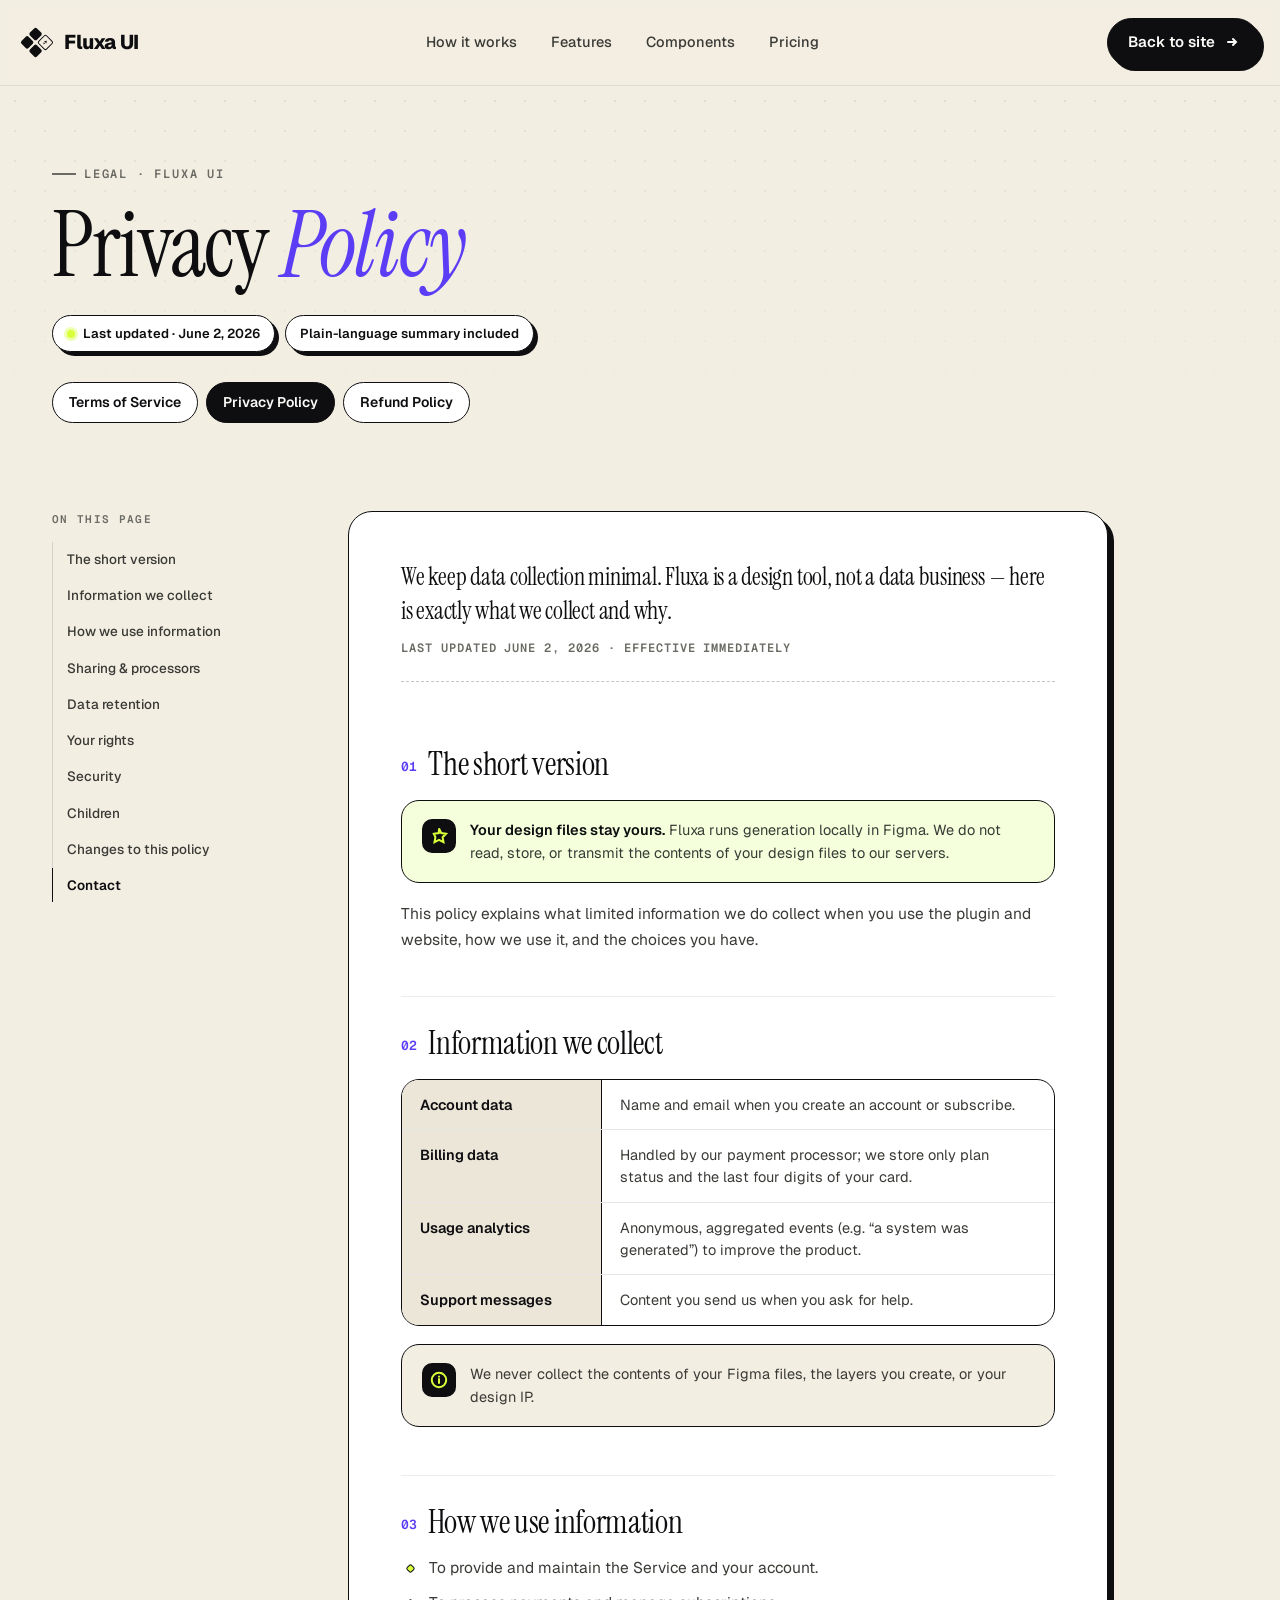
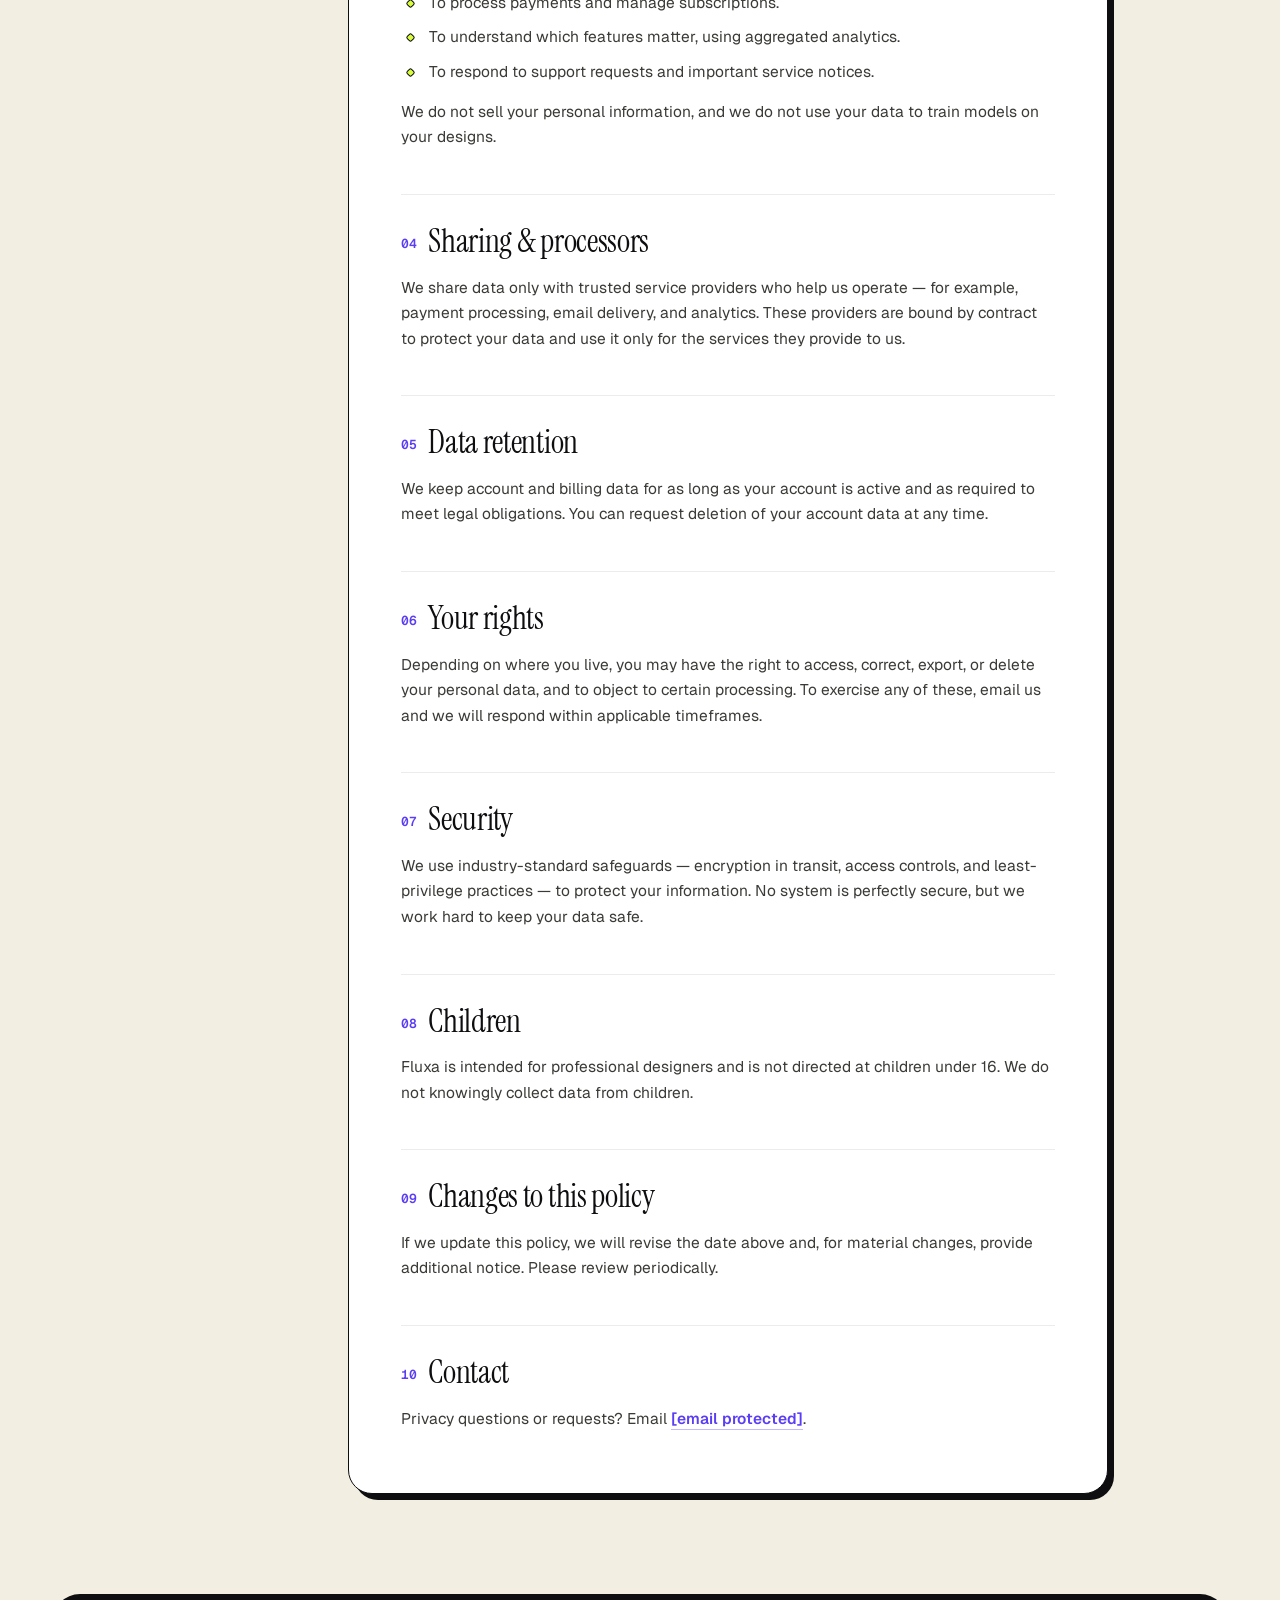
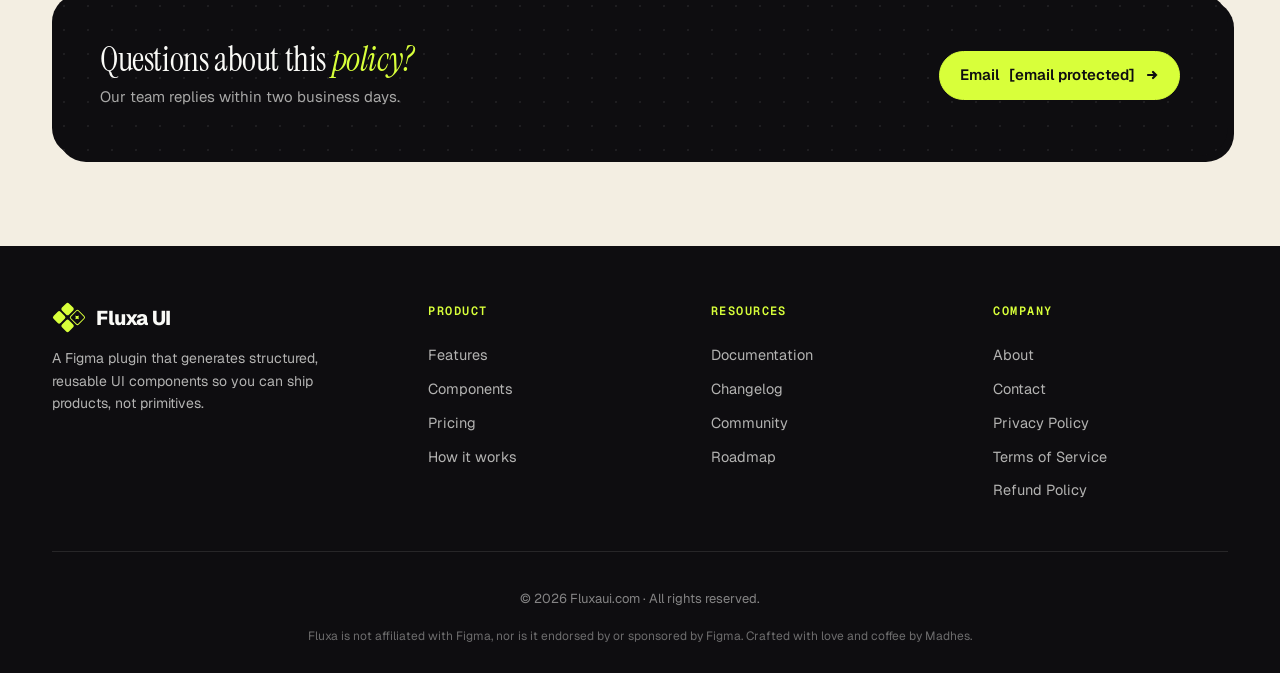
==== privacy-policy.html @ 8c7ce316 "Updated homepage Added additional pages" ====
<!doctype html><html lang="en"><head>
<meta charset="utf-8"><title>Fluxa UI — Privacy Policy</title>
<meta name="viewport" content="width=device-width,initial-scale=1">
<link rel="preconnect" href="https://fonts.googleapis.com">
<link rel="preconnect" href="https://fonts.gstatic.com" crossorigin>
<link rel="stylesheet" href="https://fonts.googleapis.com/css2?family=Instrument+Serif:ital@0;1&family=Geist:wght@400;500;600;700;800&family=Geist+Mono:wght@400;500;600&display=swap">
<link rel="stylesheet" href="legal.css">
</head><body>
<header class="nav"><div class="wrap nav-inner">
  <a class="logo" href="index.html"><span class="logo-mark"><svg viewBox="0 0 136 125" fill="none" xmlns="http://www.w3.org/2000/svg" aria-hidden="true"><g fill="currentColor"><rect x="70.8284" y="62.2253" width="44" height="44" rx="6" transform="rotate(-45 70.8284 62.2253)" stroke="currentColor" stroke-width="4" fill="none"/><rect y="62.2253" width="40" height="40" rx="8" transform="rotate(-45 0 62.2253)"/><path d="M39.598 33.941C36.4738 30.8168 36.4738 25.7515 39.598 22.6273L56.5685 5.65676C59.6927 2.53257 64.758 2.53257 67.8822 5.65676L84.8528 22.6273C87.977 25.7515 87.977 30.8168 84.8528 33.941L67.8822 50.9116C64.758 54.0358 59.6927 54.0358 56.5685 50.9116L39.598 33.941Z"/><rect x="33.9411" y="96.1665" width="40" height="40" rx="8" transform="rotate(-45 33.9411 96.1665)"/><path d="M95.8256 55.4613C97.5106 56.06 99.1067 56.3874 100.739 56.3874C103.244 56.3874 105.665 55.621 108.45 54.2745C107.106 57.0641 106.341 59.489 106.341 61.9984C106.341 63.6337 106.666 65.2334 107.263 66.9216C105.407 65.4679 103.293 63.5691 101.233 61.5049C99.1722 59.4401 97.2769 57.3213 95.8256 55.4613ZM95.0778 60.8013C96.1325 61.9918 97.262 63.1885 98.4072 64.3359C99.5522 65.4831 100.747 66.6142 101.935 67.6708C101.537 67.6325 101.139 67.6121 100.739 67.6121C98.2337 67.6121 95.8122 68.3783 93.0267 69.725C94.3704 66.9353 95.1367 64.5106 95.1371 62.0011C95.1371 61.5997 95.116 61.2003 95.0778 60.8013Z"/></g></svg></span>Fluxa UI</a>
  <nav class="nav-links">
    <a class="nav-link" href="index.html#how">How it works</a>
    <a class="nav-link" href="index.html#features">Features</a>
    <a class="nav-link" href="index.html#components">Components</a>
    <a class="nav-link" href="index.html#pricing">Pricing</a>
  </nav>
  <a class="btn btn-primary" href="index.html">Back to site
    <svg class="arrow" width="14" height="14" viewBox="0 0 14 14" fill="none" stroke="currentColor" stroke-width="2" stroke-linecap="round"><path d="M3 7h8M8 4l3 3-3 3"/></svg>
  </a>
</div></header>
<section class="legal-hero"><div class="wrap">
    <span class="eyebrow">Legal · Fluxa UI</span>
    <h1>Privacy <em>Policy</em></h1>
    <div class="legal-meta">
      <span class="legal-chip"><span class="dot"></span>Last updated · June 2, 2026</span>
      <span class="legal-chip">Plain-language summary included</span>
    </div>
    <div class="policy-tabs"><a class="policy-tab" href="terms-conditions.html">Terms of Service</a><a class="policy-tab active" href="privacy-policy.html">Privacy Policy</a><a class="policy-tab" href="refund-policy.html">Refund Policy</a></div>
  </div></section>
<div class="legal-body"><div class="wrap"><div class="legal-grid">
    <aside class="toc"><div class="toc-title">On this page</div>
  <ul class="toc-list"><li><a href="#summary">The short version</a></li><li><a href="#what-we-collect">Information we collect</a></li><li><a href="#how-we-use">How we use information</a></li><li><a href="#sharing">Sharing & processors</a></li><li><a href="#retention">Data retention</a></li><li><a href="#rights">Your rights</a></li><li><a href="#security">Security</a></li><li><a href="#children">Children</a></li><li><a href="#changes">Changes to this policy</a></li><li><a href="#contact">Contact</a></li></ul></aside>
    <article class="prose">
      <p class="lede">We keep data collection minimal. Fluxa is a design tool, not a data business — here is exactly what we collect and why.</p>
      <div class="updated">Last updated June 2, 2026 · Effective immediately</div>
      <section id="summary">
    <h2><span class="num">01</span>The short version</h2>
    <div class="callout lime"><span class="callout-icon"><svg width="18" height="18" viewBox="0 0 18 18" fill="none" stroke="currentColor" stroke-width="2" stroke-linecap="round"><path d="M9 1.5l2.2 4.5 5 .7-3.6 3.5.9 5-4.5-2.4-4.5 2.4.9-5L3.8 6.7l5-.7z"/></svg></span><p><strong>Your design files stay yours.</strong> Fluxa runs generation locally in Figma. We do not read, store, or transmit the contents of your design files to our servers.</p></div>
       <p>This policy explains what limited information we do collect when you use the plugin and website, how we use it, and the choices you have.</p>
  </section><section id="what-we-collect">
    <h2><span class="num">02</span>Information we collect</h2>
    <div class="kv">
         <div class="kv-row"><dt>Account data</dt><dd>Name and email when you create an account or subscribe.</dd></div>
         <div class="kv-row"><dt>Billing data</dt><dd>Handled by our payment processor; we store only plan status and the last four digits of your card.</dd></div>
         <div class="kv-row"><dt>Usage analytics</dt><dd>Anonymous, aggregated events (e.g. “a system was generated”) to improve the product.</dd></div>
         <div class="kv-row"><dt>Support messages</dt><dd>Content you send us when you ask for help.</dd></div>
       </div>
       <div class="callout"><span class="callout-icon"><svg width="18" height="18" viewBox="0 0 18 18" fill="none" stroke="currentColor" stroke-width="2" stroke-linecap="round"><circle cx="9" cy="9" r="7.2"/><path d="M9 8v4M9 5.6v.1"/></svg></span><p>We never collect the contents of your Figma files, the layers you create, or your design IP.</p></div>
  </section><section id="how-we-use">
    <h2><span class="num">03</span>How we use information</h2>
    <ul>
        <li>To provide and maintain the Service and your account.</li>
        <li>To process payments and manage subscriptions.</li>
        <li>To understand which features matter, using aggregated analytics.</li>
        <li>To respond to support requests and important service notices.</li>
      </ul>
      <p>We do not sell your personal information, and we do not use your data to train models on your designs.</p>
  </section><section id="sharing">
    <h2><span class="num">04</span>Sharing & processors</h2>
    <p>We share data only with trusted service providers who help us operate — for example, payment processing, email delivery, and analytics. These providers are bound by contract to protect your data and use it only for the services they provide to us.</p>
  </section><section id="retention">
    <h2><span class="num">05</span>Data retention</h2>
    <p>We keep account and billing data for as long as your account is active and as required to meet legal obligations. You can request deletion of your account data at any time.</p>
  </section><section id="rights">
    <h2><span class="num">06</span>Your rights</h2>
    <p>Depending on where you live, you may have the right to access, correct, export, or delete your personal data, and to object to certain processing. To exercise any of these, email us and we will respond within applicable timeframes.</p>
  </section><section id="security">
    <h2><span class="num">07</span>Security</h2>
    <p>We use industry-standard safeguards — encryption in transit, access controls, and least-privilege practices — to protect your information. No system is perfectly secure, but we work hard to keep your data safe.</p>
  </section><section id="children">
    <h2><span class="num">08</span>Children</h2>
    <p>Fluxa is intended for professional designers and is not directed at children under 16. We do not knowingly collect data from children.</p>
  </section><section id="changes">
    <h2><span class="num">09</span>Changes to this policy</h2>
    <p>If we update this policy, we will revise the date above and, for material changes, provide additional notice. Please review periodically.</p>
  </section><section id="contact">
    <h2><span class="num">10</span>Contact</h2>
    <p>Privacy questions or requests? Email <a class="inline" href="/cdn-cgi/l/email-protection#96e6e4ffe0f7f5efd6f0fae3eef7e3ffb8f5f9fb"><span class="__cf_email__" data-cfemail="48383a213e292b31082e243d30293d21662b2725">[email&#160;protected]</span></a>.</p>
  </section>
    </article>
  </div></div></div>
<section class="legal-cta"><div class="wrap"><div class="legal-cta-card">
    <div><h2>Questions about this <em>policy?</em></h2>
    <p>Our team replies within two business days.</p></div>
    <a class="btn btn-lime" href="/cdn-cgi/l/email-protection#19717c757576597f756c61786c70377a7674">Email <span class="__cf_email__" data-cfemail="83ebe6efefecc3e5eff6fbe2f6eaade0ecee">[email&#160;protected]</span>
      <svg class="arrow" width="14" height="14" viewBox="0 0 14 14" fill="none" stroke="currentColor" stroke-width="2.2" stroke-linecap="round"><path d="M3 7h8M8 4l3 3-3 3"/></svg></a>
  </div></div></section>
<!-- ─────────── FOOTER ─────────── -->
<footer>
  <div class="wrap">
    <div class="foot-top">
      <div class="foot-brand">
        <a class="logo" href="#" style="color:var(--paper)">
          <span class="logo-mark">
            <svg viewBox="0 0 136 125" fill="none" xmlns="http://www.w3.org/2000/svg" aria-hidden="true">
              <g fill="#d8ff3a">
                <rect x="70.8284" y="62.2253" width="44" height="44" rx="6" transform="rotate(-45 70.8284 62.2253)" stroke="#d8ff3a" stroke-width="4" fill="none"/>
                <rect y="62.2253" width="40" height="40" rx="8" transform="rotate(-45 0 62.2253)"/>
                <path d="M39.598 33.941C36.4738 30.8168 36.4738 25.7515 39.598 22.6273L56.5685 5.65676C59.6927 2.53257 64.758 2.53257 67.8822 5.65676L84.8528 22.6273C87.977 25.7515 87.977 30.8168 84.8528 33.941L67.8822 50.9116C64.758 54.0358 59.6927 54.0358 56.5685 50.9116L39.598 33.941Z"/>
                <rect x="33.9411" y="96.1665" width="40" height="40" rx="8" transform="rotate(-45 33.9411 96.1665)"/>
                <path d="M93.0281 54.2745C95.8129 55.6206 98.2339 56.3874 100.739 56.3874C103.244 56.3874 105.665 55.621 108.45 54.2745C107.106 57.0641 106.341 59.489 106.341 61.9984C106.341 64.508 107.105 66.9336 108.449 69.7236C105.664 68.3779 103.244 67.6121 100.739 67.6121C98.2337 67.6121 95.8122 68.3783 93.0267 69.725C94.3704 66.9353 95.1367 64.5106 95.1371 62.0011C95.1374 59.4911 94.3721 57.0651 93.0281 54.2745Z"/>
              </g>
            </svg>
          </span>
          Fluxa UI
        </a>
        <p>A Figma plugin that generates structured, reusable UI components so you can ship products, not primitives.</p>
      </div>
      <div class="foot-col">
        <h4>Product</h4>
        <a href="#features">Features</a>
        <a href="#components">Components</a>
        <a href="#pricing">Pricing</a>
        <a href="#how">How it works</a>
      </div>
      <div class="foot-col">
        <h4>Resources</h4>
        <a href="#">Documentation</a>
        <a href="#">Changelog</a>
        <a href="#">Community</a>
        <a href="#">Roadmap</a>
      </div>
      <div class="foot-col">
        <h4>Company</h4>
        <a href="#">About</a>
        <a href="#">Contact</a>
        <a href="privacy-policy.html">Privacy Policy</a>
        <a href="terms-conditions.html">Terms of Service</a>
        <a href="refund-policy.html">Refund Policy</a>
      </div>
    </div>
    <div class="foot-bot" style="display: block;">
      <div ><p style="text-align:center;">© 2026 Fluxaui.com · All rights reserved.</p></div>
      <div style="display:none;gap:18px;">
        <a href="#">FAQs</a>
        <a href="refund-policy.html">Refund Policy</a>
      </div>
    </div>
    <div style="margin-top:18px;font-size:12px;color:rgba(250,250,247,0.4);text-align:center">
      Fluxa is not affiliated with Figma, nor is it endorsed by or sponsored by Figma. Crafted with love and coffee by Madhes.
    </div>
  </div>
</footer>
<script data-cfasync="false" src="/cdn-cgi/scripts/5c5dd728/cloudflare-static/email-decode.min.js"></script><script>
  const obs=new IntersectionObserver((es)=>{es.forEach(e=>{if(e.isIntersecting){const id=e.target.id;document.querySelectorAll('.toc-list a').forEach(a=>a.classList.toggle('active',a.getAttribute('href')==='#'+id));}});},{rootMargin:'-100px 0px -70% 0px'});
  document.querySelectorAll('.prose section').forEach(s=>obs.observe(s));
</script>
</body></html>
---- legal.css ----
/* ============================================================
   Fluxa — Legal pages shared stylesheet
   Reuses the marketing-site design language (cream / ink / lime,
   Instrument Serif + Geist, hard offset shadows) in a calm,
   readable long-form layout.
   ============================================================ */
:root{
  --ink:#0e0d10;
  --paper:#fafaf7;
  --cream:#f3eee2;
  --cream-2:#ebe6d8;
  --violet:#5b3df5;
  --lime:#d8ff3a;
  --g300:#c6c5bf;
  --g500:#6b6b65;
  --g700:#3a3a36;
  --serif:"Instrument Serif","Times New Roman",serif;
  --sans:"Geist",-apple-system,"Segoe UI",sans-serif;
  --mono:"Geist Mono",ui-monospace,monospace;
  --shadow:6px 6px 0 var(--ink);
  --shadow-sm:4px 4px 0 var(--ink);
  --r:18px;--r-lg:24px;--r-pill:999px;
}
*,*::before,*::after{box-sizing:border-box}
html{scroll-behavior:smooth}
body{margin:0;font-family:var(--sans);background:var(--cream);color:var(--ink);font-size:16px;line-height:1.5;-webkit-font-smoothing:antialiased}
::selection{background:var(--lime);color:var(--ink)}
a{color:inherit;text-decoration:none}
.wrap{max-width:1240px;margin:0 auto;padding:0 32px}
.mono{font-family:var(--mono);font-weight:600;letter-spacing:0.1em;text-transform:uppercase;font-size:12px}

/* ---------- NAV ---------- */
.nav{position:sticky;top:0;z-index:30;backdrop-filter:saturate(140%) blur(10px);background:color-mix(in oklab,var(--cream) 86%,transparent);border-bottom:1px solid rgba(14,13,16,0.08)}
.nav-inner{display:flex;align-items:center;justify-content:space-between;padding:18px 0;gap:24px}
.logo{display:inline-flex;align-items:center;gap:10px;font-weight:800;font-size:20px;letter-spacing:-0.4px}
.logo-mark{width:34px;height:31px;display:inline-flex;align-items:center;justify-content:center;flex-shrink:0}
.logo-mark svg{width:100%;height:100%;display:block}
.nav-links{display:flex;gap:6px;align-items:center}
.nav-link{padding:8px 14px;border-radius:var(--r-pill);font-size:14.5px;font-weight:500;color:var(--g700);transition:background .15s,color .15s}
.nav-link:hover{background:rgba(14,13,16,0.06);color:var(--ink)}
.btn{display:inline-flex;align-items:center;gap:10px;padding:12px 20px;border-radius:var(--r-pill);font-weight:600;font-size:15px;border:1.5px solid var(--ink);transition:transform .15s,box-shadow .15s}
.btn-primary{background:var(--ink);color:var(--paper);box-shadow:var(--shadow-sm)}
.btn-primary:hover{transform:translate(-2px,-2px);box-shadow:6px 6px 0 var(--ink)}
.btn .arrow{transition:transform .15s}
.btn:hover .arrow{transform:translateX(3px)}
@media(max-width:880px){.nav-links{display:none}}

/* ---------- HERO ---------- */
.legal-hero{position:relative;padding:72px 0 40px;overflow:hidden}
.legal-hero::before{content:"";position:absolute;inset:0;pointer-events:none;background-image:radial-gradient(var(--g300) 1.2px,transparent 1.2px);background-size:30px 30px;opacity:.4;mask-image:linear-gradient(180deg,#000,transparent)}
.legal-hero .eyebrow{display:inline-flex;align-items:center;gap:8px;font-family:var(--mono);font-weight:600;font-size:12px;letter-spacing:0.15em;text-transform:uppercase;color:var(--g500);margin-bottom:20px;position:relative}
.legal-hero .eyebrow::before{content:"";width:24px;height:1.5px;background:currentColor}
.legal-hero h1{font-family:var(--serif);font-weight:400;letter-spacing:-0.02em;line-height:0.96;font-size:clamp(48px,7vw,96px);margin:0;position:relative}
.legal-hero h1 em{font-style:italic;color:var(--violet)}
.legal-meta{display:flex;gap:10px;flex-wrap:wrap;margin-top:26px;position:relative}
.legal-chip{display:inline-flex;align-items:center;gap:8px;background:#fff;border:1.5px solid var(--ink);box-shadow:var(--shadow-sm);border-radius:var(--r-pill);padding:8px 14px;font-size:13px;font-weight:600}
.legal-chip .dot{width:8px;height:8px;border-radius:50%;background:var(--lime);box-shadow:0 0 0 3px rgba(216,255,58,0.4)}

/* policy switcher */
.policy-tabs{display:flex;gap:8px;flex-wrap:wrap;margin-top:30px;position:relative}
.policy-tab{padding:9px 16px;border-radius:var(--r-pill);font-size:14px;font-weight:600;border:1.5px solid var(--ink);background:#fff;color:var(--ink);transition:transform .15s,box-shadow .15s}
.policy-tab:hover{transform:translate(-2px,-2px);box-shadow:var(--shadow-sm)}
.policy-tab.active{background:var(--ink);color:var(--paper)}
.policy-tab.active:hover{transform:none;box-shadow:none}

/* ---------- BODY LAYOUT ---------- */
.legal-body{padding:48px 0 100px}
.legal-grid{display:grid;grid-template-columns:240px 1fr;gap:56px;align-items:start}
@media(max-width:900px){.legal-grid{grid-template-columns:1fr;gap:28px}}

/* sticky TOC */
.toc{position:sticky;top:104px}
.toc-title{font-family:var(--mono);font-size:11px;font-weight:600;letter-spacing:0.12em;text-transform:uppercase;color:var(--g500);margin-bottom:14px}
.toc-list{list-style:none;margin:0;padding:0;display:flex;flex-direction:column;gap:2px;border-left:1.5px solid rgba(14,13,16,0.12)}
.toc-list a{display:block;padding:7px 14px;font-size:13.5px;color:var(--g700);font-weight:500;border-left:1.5px solid transparent;margin-left:-1.5px;transition:color .15s,border-color .15s}
.toc-list a:hover{color:var(--ink)}
.toc-list a.active{color:var(--ink);border-left-color:var(--ink);font-weight:600}
@media(max-width:900px){.toc{position:static;background:#fff;border:1.5px solid var(--ink);border-radius:var(--r-lg);padding:20px;box-shadow:var(--shadow-sm)}}

/* prose card */
.prose{background:#fff;border:1.5px solid var(--ink);border-radius:var(--r-lg);box-shadow:var(--shadow);padding:48px 52px;max-width:760px}
@media(max-width:560px){.prose{padding:30px 24px}}
.prose .lede{font-family:var(--serif);font-size:24px;line-height:1.4;letter-spacing:-0.01em;color:var(--ink);margin:0 0 12px}
.prose .updated{font-family:var(--mono);font-size:12px;font-weight:600;letter-spacing:0.08em;text-transform:uppercase;color:var(--g500);margin-bottom:36px;padding-bottom:24px;border-bottom:1.5px dashed var(--g300)}
.prose section{scroll-margin-top:104px;padding:30px 0;border-bottom:1px solid rgba(14,13,16,0.08)}
.prose section:last-of-type{border-bottom:none;padding-bottom:0}
.prose h2{font-family:var(--serif);font-weight:400;font-size:32px;letter-spacing:-0.01em;line-height:1.05;margin:0 0 16px;display:flex;align-items:baseline;gap:12px}
.prose h2 .num{font-family:var(--mono);font-size:13px;font-weight:600;color:var(--violet);transform:translateY(-4px)}
.prose h3{font-size:17px;font-weight:700;letter-spacing:-0.2px;margin:24px 0 8px}
.prose p{margin:0 0 14px;color:var(--g700);font-size:15.5px;line-height:1.65}
.prose ul{margin:0 0 14px;padding-left:0;list-style:none;display:flex;flex-direction:column;gap:10px}
.prose li{position:relative;padding-left:28px;color:var(--g700);font-size:15.5px;line-height:1.6}
.prose li::before{content:"";position:absolute;left:6px;top:9px;width:7px;height:7px;border-radius:2px;background:var(--lime);border:1.5px solid var(--ink);transform:rotate(45deg)}
.prose strong{color:var(--ink);font-weight:600}
.prose a.inline{color:var(--violet);font-weight:600;border-bottom:1.5px solid color-mix(in oklab,var(--violet) 35%,transparent)}
.prose a.inline:hover{border-bottom-color:var(--violet)}

/* callout */
.callout{display:flex;gap:14px;background:var(--cream);border:1.5px solid var(--ink);border-radius:var(--r);padding:18px 20px;margin:18px 0}
.callout.lime{background:color-mix(in oklab,var(--lime) 24%,#fff)}
.callout-icon{width:34px;height:34px;border-radius:10px;background:var(--ink);color:var(--lime);display:flex;align-items:center;justify-content:center;flex-shrink:0}
.callout p{margin:0;font-size:14.5px;line-height:1.55;color:var(--g700)}
.callout strong{color:var(--ink)}

/* definitions / key-value table */
.kv{border:1.5px solid var(--ink);border-radius:var(--r);overflow:hidden;margin:18px 0}
.kv-row{display:grid;grid-template-columns:200px 1fr;gap:0;border-bottom:1px solid rgba(14,13,16,0.1)}
.kv-row:last-child{border-bottom:none}
.kv-row dt{padding:14px 18px;font-weight:600;font-size:14.5px;background:var(--cream-2);border-right:1.5px solid var(--ink)}
.kv-row dd{padding:14px 18px;margin:0;font-size:14.5px;color:var(--g700)}
@media(max-width:560px){.kv-row{grid-template-columns:1fr}.kv-row dt{border-right:none;border-bottom:1px solid rgba(14,13,16,0.1)}}

/* ---------- CONTACT CTA ---------- */
.legal-cta{padding:0 0 90px}
.legal-cta-card{background:var(--ink);color:var(--paper);border-radius:28px;padding:48px;display:flex;align-items:center;justify-content:space-between;gap:32px;flex-wrap:wrap;position:relative;overflow:hidden;box-shadow:var(--shadow)}
.legal-cta-card::before{content:"";position:absolute;inset:0;background-image:radial-gradient(rgba(250,250,247,0.07) 1.2px,transparent 1.2px);background-size:24px 24px;pointer-events:none}
.legal-cta-card h2{font-family:var(--serif);font-weight:400;font-size:34px;letter-spacing:-0.4px;margin:0;line-height:1.05;position:relative}
.legal-cta-card h2 em{font-style:italic;color:var(--lime)}
.legal-cta-card p{margin:8px 0 0;color:rgba(250,250,247,0.65);font-size:15px;position:relative}
.btn-lime{background:var(--lime);color:var(--ink);border-color:var(--lime);position:relative}
.btn-lime:hover{transform:translate(-2px,-2px);box-shadow:4px 4px 0 rgba(0,0,0,0.25)}

/* ---------- FOOTER ---------- */
footer{background:var(--ink);color:rgba(250,250,247,0.7);padding:56px 0 28px}
.foot-top{display:grid;grid-template-columns:1.4fr 1fr 1fr 1fr;gap:48px;margin-bottom:44px}
@media(max-width:760px){.foot-top{grid-template-columns:1fr 1fr;gap:32px}}
.foot-brand .logo{color:var(--paper);margin-bottom:14px}
.foot-brand p{font-size:14px;line-height:1.6;max-width:300px;margin:0}
.foot-col h4{font-family:var(--mono);font-size:12px;font-weight:600;letter-spacing:0.12em;text-transform:uppercase;color:var(--lime);margin:0 0 18px}
.foot-col a{display:block;padding:6px 0;font-size:14.5px;color:rgba(250,250,247,0.7);transition:color .15s}
.foot-col a:hover{color:var(--lime)}
.foot-bot{border-top:1px solid rgba(250,250,247,0.1);padding-top:24px;display:flex;justify-content:space-between;flex-wrap:wrap;gap:16px;font-size:13px;color:rgba(250,250,247,0.5)}
.foot-bot a:hover{color:var(--lime)}
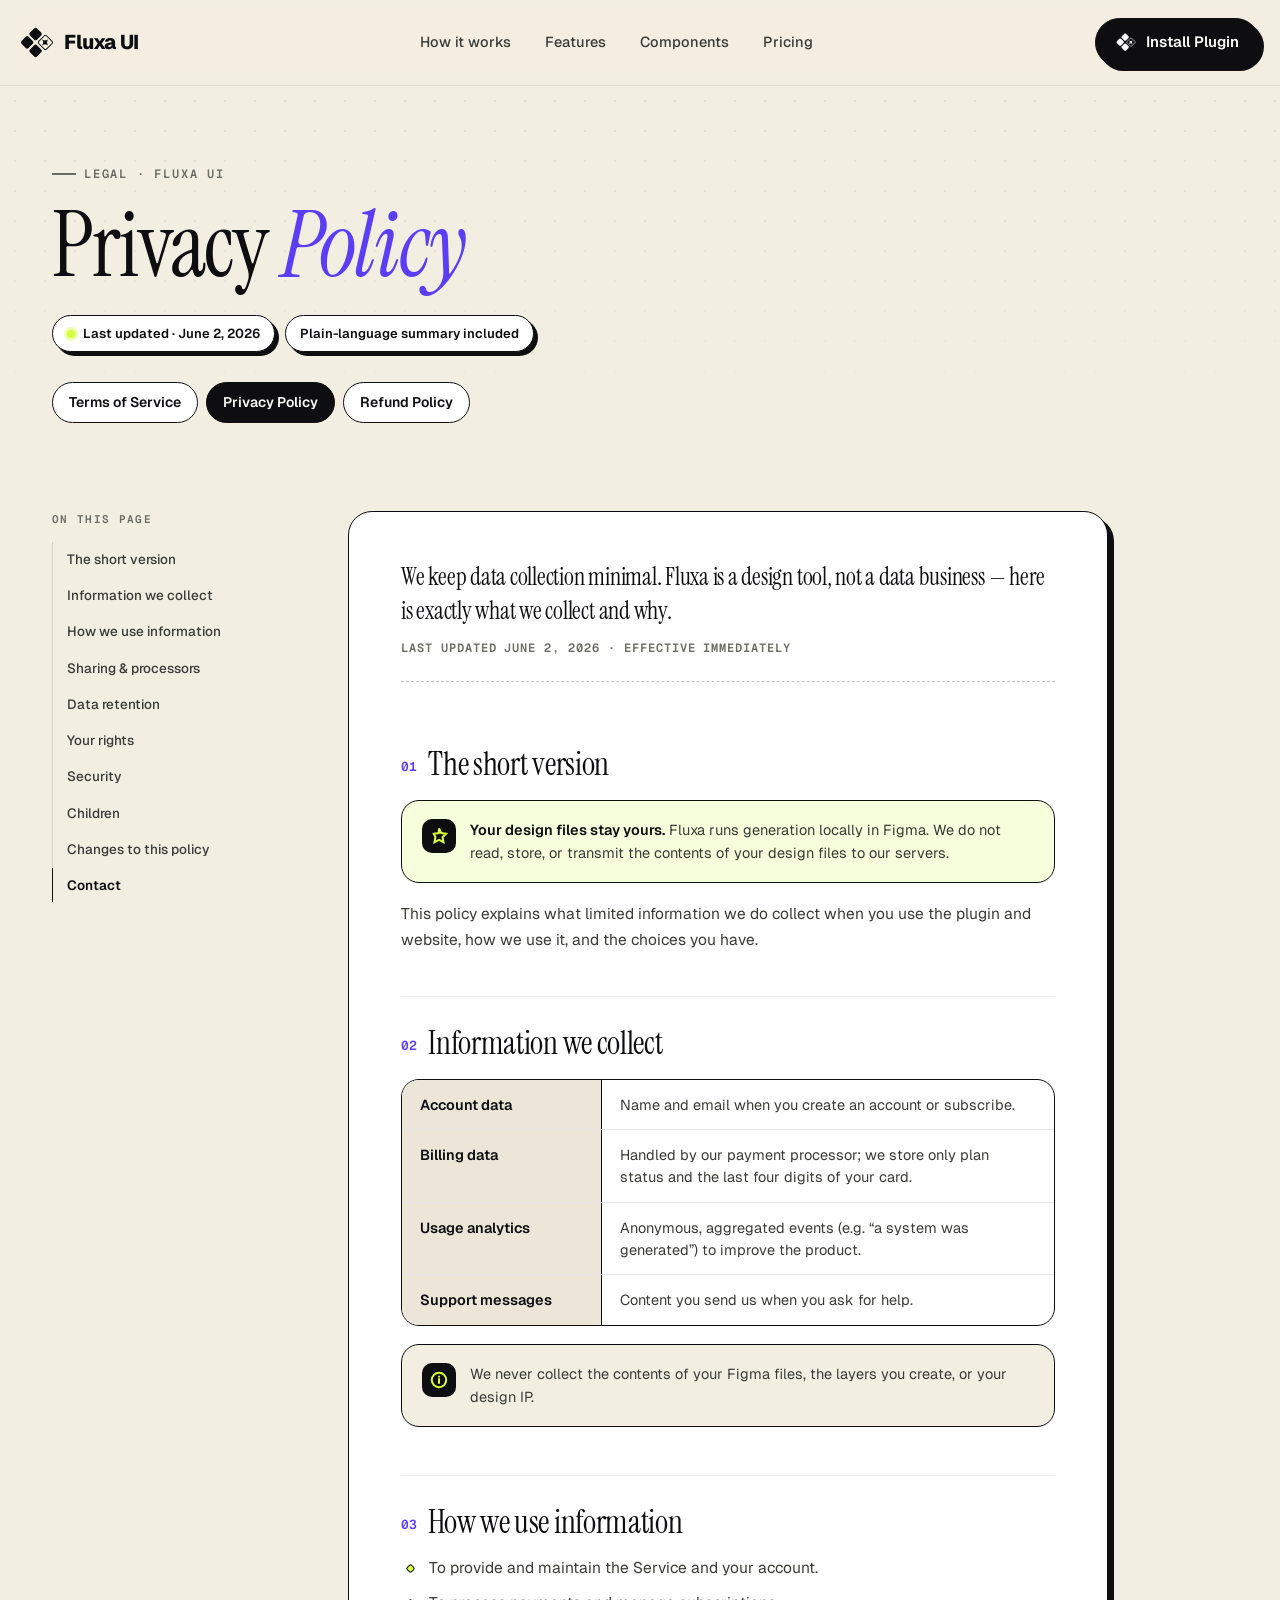
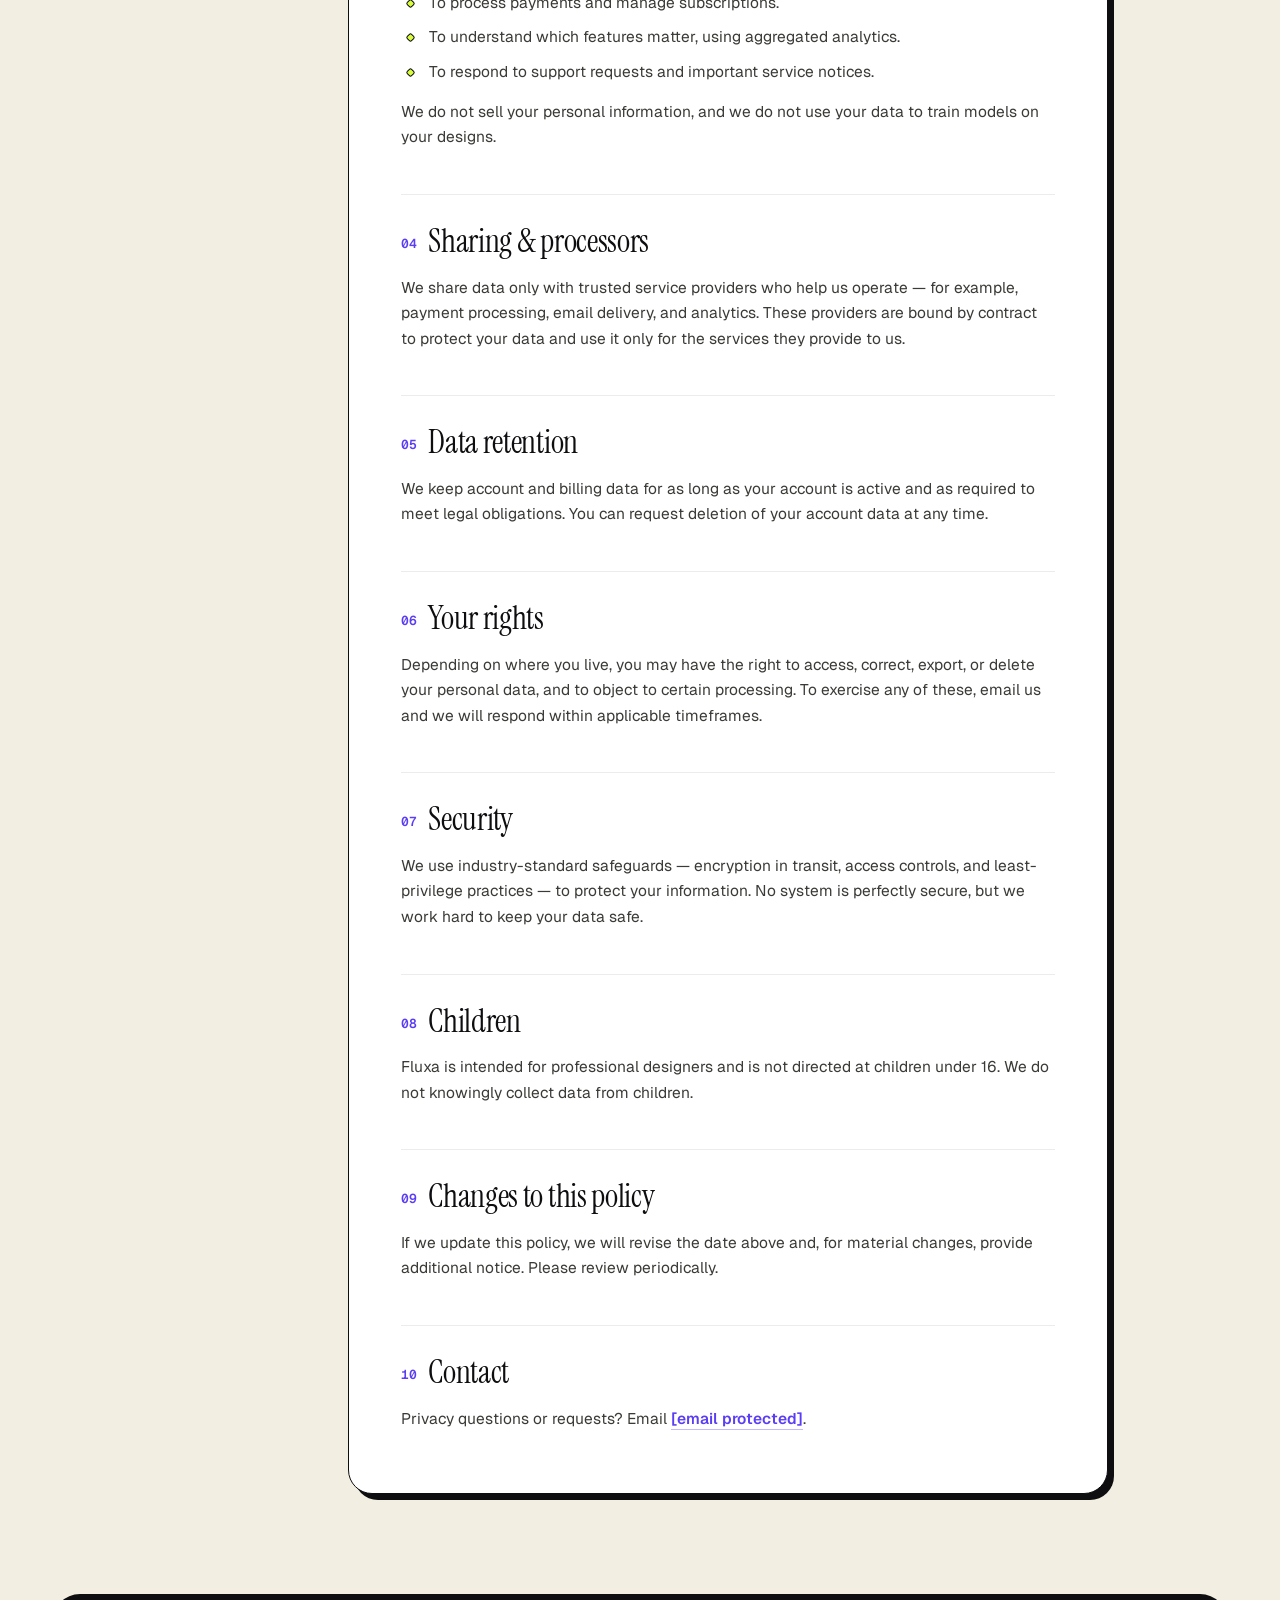
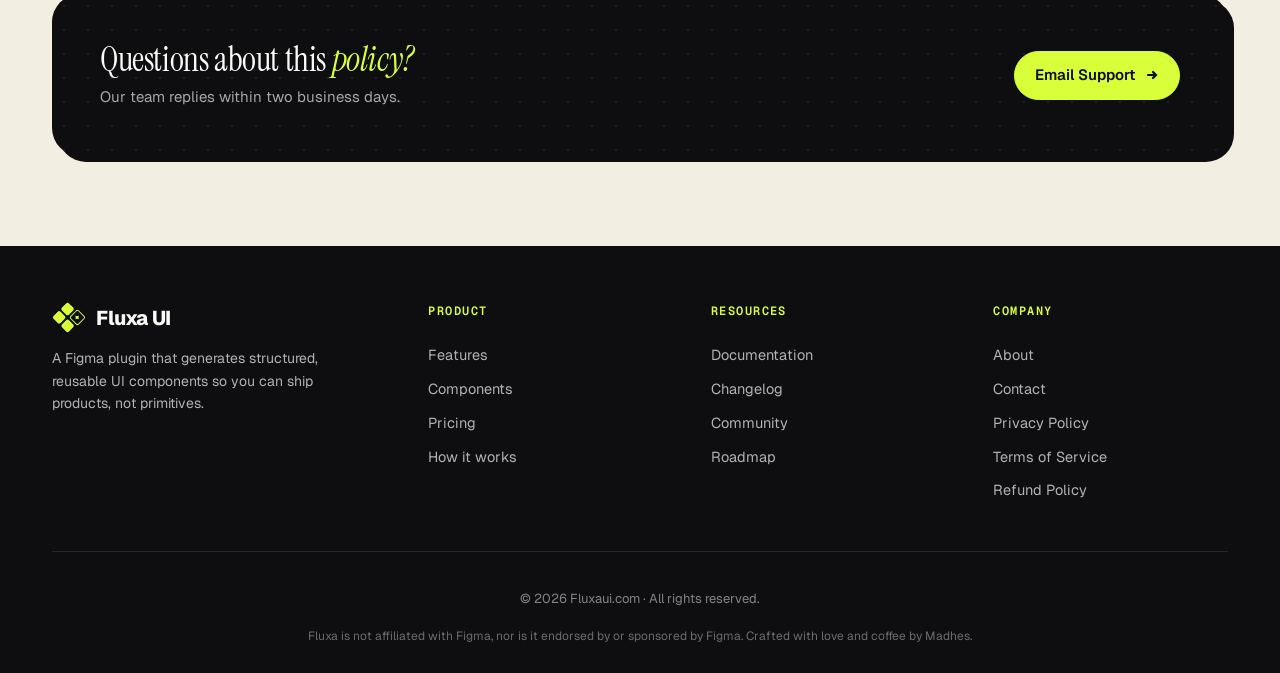
==== commit a7a1b6bd: "SEO tag added SEO meta tags are added" ====
--- a/privacy-policy.html
+++ b/privacy-policy.html
@@ -1,22 +1,81 @@
-<!doctype html><html lang="en"><head>
-<meta charset="utf-8"><title>Fluxa UI — Privacy Policy</title>
+<!doctype html>
+<html lang="en">
+<head>
+<meta charset="utf-8">
+<!-- Primary Meta Tags -->
+<title>Fluxa UI – Figma Design System Generator Plugin | Create Components & Tokens in Minutes</title>
+
+<meta name="title" content="Fluxa UI – Figma Design System Generator Plugin | Create Components & Tokens in Minutes">
+<meta name="description" content="Generate Figma design systems in under 3 minutes. Create design tokens, color scales, typography, Figma variables, and 200+ UI component variants automatically with Fluxa UI.">
+<meta name="keywords" content="Figma plugin, design system generator, Figma design system, Figma variables, design tokens, UI components, Figma components, color palette generator, typography scale generator, design system automation, SaaS UI kit, dashboard UI kit, Figma auto layout, component generator, UI design tool, design system plugin, token generator, accessibility design, WCAG colors, product design, UX design">
+<meta name="author" content="Fluxa UI">
+<meta name="robots" content="index, follow">
+<meta name="language" content="English">
+<meta name="revisit-after" content="7 days">
+
+<!-- Canonical URL -->
+<link rel="canonical" href="https://www.fluxaui.com/">
+
+<!-- Open Graph / Facebook -->
+<meta property="og:type" content="website">
+<meta property="og:url" content="https://www.fluxaui.com/">
+<meta property="og:title" content="Fluxa UI – Generate Figma Design Systems in Minutes">
+<meta property="og:description" content="Create design tokens, color scales, typography systems, Figma variables, and 200+ UI component variants automatically.">
+<meta property="og:image" content="assets/og-image.png">
+<meta property="og:site_name" content="Fluxa UI">
+
+<!-- Twitter / X -->
+<meta name="twitter:card" content="summary_large_image">
+<meta name="twitter:url" content="https://www.fluxaui.com/">
+<meta name="twitter:title" content="Fluxa UI – Figma Design System Generator">
+<meta name="twitter:description" content="Generate design tokens, variables, typography, and reusable UI components directly in Figma.">
+<meta name="twitter:image" content="assets/og-image.png">
+
+<!-- Theme Color -->
+<meta name="theme-color" content="#000000">
+
+<!-- Favicon -->
+<link rel="icon" href="assets/favicon.ico" type="image/x-icon">
+<link rel="shortcut icon" href="assets/favicon.ico" type="image/x-icon">
+<!-- Additional SEO -->
+<meta name="application-name" content="Fluxa UI">
+<meta name="apple-mobile-web-app-title" content="Fluxa UI">
+<meta name="format-detection" content="telephone=no">
+<meta name="viewport" content="width=device-width, initial-scale=1.0">
+
 <meta name="viewport" content="width=device-width,initial-scale=1">
 <link rel="preconnect" href="https://fonts.googleapis.com">
 <link rel="preconnect" href="https://fonts.gstatic.com" crossorigin>
-<link rel="stylesheet" href="https://fonts.googleapis.com/css2?family=Instrument+Serif:ital@0;1&family=Geist:wght@400;500;600;700;800&family=Geist+Mono:wght@400;500;600&display=swap">
-<link rel="stylesheet" href="legal.css">
-</head><body>
+<link rel="stylesheet" href="https://fonts.googleapis.com/css2?family=Instrument+Serif:ital@0;1&family=Geist:wght@400;500;600;700;800;900&family=Geist+Mono:wght@400;500;600&display=swap">
+<link rel="stylesheet" href="css/legal.css">
+</head>
+<body>
 <header class="nav"><div class="wrap nav-inner">
-  <a class="logo" href="index.html"><span class="logo-mark"><svg viewBox="0 0 136 125" fill="none" xmlns="http://www.w3.org/2000/svg" aria-hidden="true"><g fill="currentColor"><rect x="70.8284" y="62.2253" width="44" height="44" rx="6" transform="rotate(-45 70.8284 62.2253)" stroke="currentColor" stroke-width="4" fill="none"/><rect y="62.2253" width="40" height="40" rx="8" transform="rotate(-45 0 62.2253)"/><path d="M39.598 33.941C36.4738 30.8168 36.4738 25.7515 39.598 22.6273L56.5685 5.65676C59.6927 2.53257 64.758 2.53257 67.8822 5.65676L84.8528 22.6273C87.977 25.7515 87.977 30.8168 84.8528 33.941L67.8822 50.9116C64.758 54.0358 59.6927 54.0358 56.5685 50.9116L39.598 33.941Z"/><rect x="33.9411" y="96.1665" width="40" height="40" rx="8" transform="rotate(-45 33.9411 96.1665)"/><path d="M95.8256 55.4613C97.5106 56.06 99.1067 56.3874 100.739 56.3874C103.244 56.3874 105.665 55.621 108.45 54.2745C107.106 57.0641 106.341 59.489 106.341 61.9984C106.341 63.6337 106.666 65.2334 107.263 66.9216C105.407 65.4679 103.293 63.5691 101.233 61.5049C99.1722 59.4401 97.2769 57.3213 95.8256 55.4613ZM95.0778 60.8013C96.1325 61.9918 97.262 63.1885 98.4072 64.3359C99.5522 65.4831 100.747 66.6142 101.935 67.6708C101.537 67.6325 101.139 67.6121 100.739 67.6121C98.2337 67.6121 95.8122 68.3783 93.0267 69.725C94.3704 66.9353 95.1367 64.5106 95.1371 62.0011C95.1371 61.5997 95.116 61.2003 95.0778 60.8013Z"/></g></svg></span>Fluxa UI</a>
+  <a class="logo" href="index.html"><span class="logo-mark">
+  <svg width="136" height="125" viewBox="0 0 136 125" fill="none" xmlns="http://www.w3.org/2000/svg">
+        <rect x="70.8284" y="62.2253" width="44" height="44" rx="6" transform="rotate(-45 70.8284 62.2253)" stroke="#0E0D10" stroke-width="4"/>
+        <rect y="62.2253" width="40" height="40" rx="8" transform="rotate(-45 0 62.2253)" fill="#0E0D10"/>
+        <path d="M39.598 33.9412C36.4738 30.817 36.4738 25.7516 39.598 22.6274L56.5686 5.65688C59.6928 2.53269 64.7581 2.53269 67.8823 5.65689L84.8528 22.6274C87.977 25.7516 87.977 30.817 84.8528 33.9412L67.8823 50.9117C64.7581 54.0359 59.6928 54.0359 56.5686 50.9117L39.598 33.9412Z" fill="#0E0D10"/>
+        <rect x="33.9412" y="96.1665" width="40" height="40" rx="8" transform="rotate(-45 33.9412 96.1665)" fill="#0E0D10"/>
+        <path d="M111.16 50.5667C102.2 55.6593 99.2778 55.6579 90.3187 50.5678C90.0338 50.4059 89.6771 50.4548 89.4461 50.6862C89.2151 50.9176 89.1664 51.275 89.328 51.5603C94.4102 60.5371 94.4085 63.4644 89.3268 72.4407C89.1651 72.7261 89.2152 73.0822 89.4461 73.3136C89.6771 73.545 90.0338 73.5938 90.3174 73.4331C99.2782 68.3405 102.2 68.3418 111.159 73.4319C111.444 73.5939 111.801 73.545 112.032 73.3136C112.263 73.0822 112.311 72.7248 112.15 72.4394C107.068 63.4626 107.069 60.5353 112.151 51.559C112.313 51.2736 112.263 50.9176 112.032 50.6862C111.801 50.4548 111.444 50.406 111.16 50.5667Z" fill="#0E0D10"/>
+        </svg>  
+  </span>Fluxa UI</a>
   <nav class="nav-links">
     <a class="nav-link" href="index.html#how">How it works</a>
     <a class="nav-link" href="index.html#features">Features</a>
     <a class="nav-link" href="index.html#components">Components</a>
     <a class="nav-link" href="index.html#pricing">Pricing</a>
   </nav>
-  <a class="btn btn-primary" href="index.html">Back to site
-    <svg class="arrow" width="14" height="14" viewBox="0 0 14 14" fill="none" stroke="currentColor" stroke-width="2" stroke-linecap="round"><path d="M3 7h8M8 4l3 3-3 3"/></svg>
-  </a>
+  <a class="btn btn-primary" href="https://www.figma.com/community/plugin/1645753421726731701" target="_blank">
+        <svg width="20" height="19" viewBox="0 0 20 19" fill="none" xmlns="http://www.w3.org/2000/svg">
+        <rect x="10.425" y="9.15869" width="6.4762" height="6.4762" rx="0.883118" transform="rotate(-45 10.425 9.15869)" stroke="white" stroke-width="0.588745"></rect>
+        <rect y="9.15869" width="5.88745" height="5.88745" rx="1.17749" transform="rotate(-45 0 9.15869)" fill="white"></rect>
+        <path d="M5.82834 4.9957C5.3685 4.53586 5.3685 3.79031 5.82834 3.33047L8.32617 0.832641C8.78601 0.372802 9.53156 0.372803 9.9914 0.832641L12.4892 3.33047C12.9491 3.79031 12.9491 4.53586 12.4892 4.9957L9.99139 7.49353C9.53156 7.95337 8.78601 7.95337 8.32617 7.49353L5.82834 4.9957Z" fill="white"></path>
+        <rect x="4.99573" y="14.1544" width="5.88745" height="5.88745" rx="1.17749" transform="rotate(-45 4.99573 14.1544)" fill="white"></rect>
+        <path d="M16.3611 7.44292C15.0422 8.19249 14.6122 8.19228 13.2935 7.44309C13.2516 7.41925 13.1991 7.42645 13.1651 7.46051C13.1311 7.49457 13.1239 7.54717 13.1477 7.58918C13.8957 8.91044 13.8955 9.34129 13.1475 10.6625C13.1237 10.7045 13.1311 10.7569 13.1651 10.791C13.1991 10.825 13.2516 10.8322 13.2933 10.8085C14.6122 10.059 15.0423 10.0592 16.3609 10.8084C16.4029 10.8322 16.4554 10.825 16.4894 10.791C16.5234 10.7569 16.5305 10.7043 16.5067 10.6623C15.7587 9.34103 15.759 8.91017 16.5069 7.58899C16.5307 7.54698 16.5234 7.49457 16.4894 7.46051C16.4554 7.42645 16.4029 7.41927 16.3611 7.44292Z" fill="white"></path>
+        </svg>
+        Install Plugin
+      </a>
 </div></header>
 <section class="legal-hero"><div class="wrap">
     <span class="eyebrow">Legal · Fluxa UI</span>
@@ -82,9 +141,10 @@
 <section class="legal-cta"><div class="wrap"><div class="legal-cta-card">
     <div><h2>Questions about this <em>policy?</em></h2>
     <p>Our team replies within two business days.</p></div>
-    <a class="btn btn-lime" href="/cdn-cgi/l/email-protection#19717c757576597f756c61786c70377a7674">Email <span class="__cf_email__" data-cfemail="83ebe6efefecc3e5eff6fbe2f6eaade0ecee">[email&#160;protected]</span>
+    <a class="btn btn-lime" href="mailto:fluxauiplugin@gmail.com">Email Support
       <svg class="arrow" width="14" height="14" viewBox="0 0 14 14" fill="none" stroke="currentColor" stroke-width="2.2" stroke-linecap="round"><path d="M3 7h8M8 4l3 3-3 3"/></svg></a>
   </div></div></section>
+
 <!-- ─────────── FOOTER ─────────── -->
 <footer>
   <div class="wrap">
--- a/css/legal.css
+++ b/css/legal.css
@@ -0,0 +1,133 @@
+/* ============================================================
+   Fluxa — Legal pages shared stylesheet
+   Reuses the marketing-site design language (cream / ink / lime,
+   Instrument Serif + Geist, hard offset shadows) in a calm,
+   readable long-form layout.
+   ============================================================ */
+:root{
+  --ink:#0e0d10;
+  --paper:#fafaf7;
+  --cream:#f3eee2;
+  --cream-2:#ebe6d8;
+  --violet:#5b3df5;
+  --lime:#d8ff3a;
+  --g300:#c6c5bf;
+  --g500:#6b6b65;
+  --g700:#3a3a36;
+  --serif:"Instrument Serif","Times New Roman",serif;
+  --sans:"Geist",-apple-system,"Segoe UI",sans-serif;
+  --mono:"Geist Mono",ui-monospace,monospace;
+  --shadow:6px 6px 0 var(--ink);
+  --shadow-sm:4px 4px 0 var(--ink);
+  --r:18px;--r-lg:24px;--r-pill:999px;
+}
+*,*::before,*::after{box-sizing:border-box}
+html{scroll-behavior:smooth}
+body{margin:0;font-family:var(--sans);background:var(--cream);color:var(--ink);font-size:16px;line-height:1.5;-webkit-font-smoothing:antialiased}
+::selection{background:var(--lime);color:var(--ink)}
+a{color:inherit;text-decoration:none}
+.wrap{max-width:1240px;margin:0 auto;padding:0 32px}
+.mono{font-family:var(--mono);font-weight:600;letter-spacing:0.1em;text-transform:uppercase;font-size:12px}
+
+/* ---------- NAV ---------- */
+.nav{position:sticky;top:0;z-index:30;backdrop-filter:saturate(140%) blur(10px);background:color-mix(in oklab,var(--cream) 86%,transparent);border-bottom:1px solid rgba(14,13,16,0.08)}
+.nav-inner{display:flex;align-items:center;justify-content:space-between;padding:18px 0;gap:24px}
+.logo{display:inline-flex;align-items:center;gap:10px;font-weight:800;font-size:20px;letter-spacing:-0.4px}
+.logo-mark{width:34px;height:31px;display:inline-flex;align-items:center;justify-content:center;flex-shrink:0}
+.logo-mark svg{width:100%;height:100%;display:block}
+.nav-links{display:flex;gap:6px;align-items:center}
+.nav-link{padding:8px 14px;border-radius:var(--r-pill);font-size:14.5px;font-weight:500;color:var(--g700);transition:background .15s,color .15s}
+.nav-link:hover{background:rgba(14,13,16,0.06);color:var(--ink)}
+.btn{display:inline-flex;align-items:center;gap:10px;padding:12px 20px;border-radius:var(--r-pill);font-weight:600;font-size:15px;border:1.5px solid var(--ink);transition:transform .15s,box-shadow .15s}
+.btn-primary{background:var(--ink);color:var(--paper);box-shadow:var(--shadow-sm)}
+.btn-primary:hover{transform:translate(-2px,-2px);box-shadow:6px 6px 0 var(--ink)}
+.btn .arrow{transition:transform .15s}
+.btn:hover .arrow{transform:translateX(3px)}
+@media(max-width:880px){.nav-links{display:none}}
+
+/* ---------- HERO ---------- */
+.legal-hero{position:relative;padding:72px 0 40px;overflow:hidden}
+.legal-hero::before{content:"";position:absolute;inset:0;pointer-events:none;background-image:radial-gradient(var(--g300) 1.2px,transparent 1.2px);background-size:30px 30px;opacity:.4;mask-image:linear-gradient(180deg,#000,transparent)}
+.legal-hero .eyebrow{display:inline-flex;align-items:center;gap:8px;font-family:var(--mono);font-weight:600;font-size:12px;letter-spacing:0.15em;text-transform:uppercase;color:var(--g500);margin-bottom:20px;position:relative}
+.legal-hero .eyebrow::before{content:"";width:24px;height:1.5px;background:currentColor}
+.legal-hero h1{font-family:var(--serif);font-weight:400;letter-spacing:-0.02em;line-height:0.96;font-size:clamp(48px,7vw,96px);margin:0;position:relative}
+.legal-hero h1 em{font-style:italic;color:var(--violet)}
+.legal-meta{display:flex;gap:10px;flex-wrap:wrap;margin-top:26px;position:relative}
+.legal-chip{display:inline-flex;align-items:center;gap:8px;background:#fff;border:1.5px solid var(--ink);box-shadow:var(--shadow-sm);border-radius:var(--r-pill);padding:8px 14px;font-size:13px;font-weight:600}
+.legal-chip .dot{width:8px;height:8px;border-radius:50%;background:var(--lime);box-shadow:0 0 0 3px rgba(216,255,58,0.4)}
+
+/* policy switcher */
+.policy-tabs{display:flex;gap:8px;flex-wrap:wrap;margin-top:30px;position:relative}
+.policy-tab{padding:9px 16px;border-radius:var(--r-pill);font-size:14px;font-weight:600;border:1.5px solid var(--ink);background:#fff;color:var(--ink);transition:transform .15s,box-shadow .15s}
+.policy-tab:hover{transform:translate(-2px,-2px);box-shadow:var(--shadow-sm)}
+.policy-tab.active{background:var(--ink);color:var(--paper)}
+.policy-tab.active:hover{transform:none;box-shadow:none}
+
+/* ---------- BODY LAYOUT ---------- */
+.legal-body{padding:48px 0 100px}
+.legal-grid{display:grid;grid-template-columns:240px 1fr;gap:56px;align-items:start}
+@media(max-width:900px){.legal-grid{grid-template-columns:1fr;gap:28px}}
+
+/* sticky TOC */
+.toc{position:sticky;top:104px}
+.toc-title{font-family:var(--mono);font-size:11px;font-weight:600;letter-spacing:0.12em;text-transform:uppercase;color:var(--g500);margin-bottom:14px}
+.toc-list{list-style:none;margin:0;padding:0;display:flex;flex-direction:column;gap:2px;border-left:1.5px solid rgba(14,13,16,0.12)}
+.toc-list a{display:block;padding:7px 14px;font-size:13.5px;color:var(--g700);font-weight:500;border-left:1.5px solid transparent;margin-left:-1.5px;transition:color .15s,border-color .15s}
+.toc-list a:hover{color:var(--ink)}
+.toc-list a.active{color:var(--ink);border-left-color:var(--ink);font-weight:600}
+@media(max-width:900px){.toc{position:static;background:#fff;border:1.5px solid var(--ink);border-radius:var(--r-lg);padding:20px;box-shadow:var(--shadow-sm)}}
+
+/* prose card */
+.prose{background:#fff;border:1.5px solid var(--ink);border-radius:var(--r-lg);box-shadow:var(--shadow);padding:48px 52px;max-width:760px}
+@media(max-width:560px){.prose{padding:30px 24px}}
+.prose .lede{font-family:var(--serif);font-size:24px;line-height:1.4;letter-spacing:-0.01em;color:var(--ink);margin:0 0 12px}
+.prose .updated{font-family:var(--mono);font-size:12px;font-weight:600;letter-spacing:0.08em;text-transform:uppercase;color:var(--g500);margin-bottom:36px;padding-bottom:24px;border-bottom:1.5px dashed var(--g300)}
+.prose section{scroll-margin-top:104px;padding:30px 0;border-bottom:1px solid rgba(14,13,16,0.08)}
+.prose section:last-of-type{border-bottom:none;padding-bottom:0}
+.prose h2{font-family:var(--serif);font-weight:400;font-size:32px;letter-spacing:-0.01em;line-height:1.05;margin:0 0 16px;display:flex;align-items:baseline;gap:12px}
+.prose h2 .num{font-family:var(--mono);font-size:13px;font-weight:600;color:var(--violet);transform:translateY(-4px)}
+.prose h3{font-size:17px;font-weight:700;letter-spacing:-0.2px;margin:24px 0 8px}
+.prose p{margin:0 0 14px;color:var(--g700);font-size:15.5px;line-height:1.65}
+.prose ul{margin:0 0 14px;padding-left:0;list-style:none;display:flex;flex-direction:column;gap:10px}
+.prose li{position:relative;padding-left:28px;color:var(--g700);font-size:15.5px;line-height:1.6}
+.prose li::before{content:"";position:absolute;left:6px;top:9px;width:7px;height:7px;border-radius:2px;background:var(--lime);border:1.5px solid var(--ink);transform:rotate(45deg)}
+.prose strong{color:var(--ink);font-weight:600}
+.prose a.inline{color:var(--violet);font-weight:600;border-bottom:1.5px solid color-mix(in oklab,var(--violet) 35%,transparent)}
+.prose a.inline:hover{border-bottom-color:var(--violet)}
+
+/* callout */
+.callout{display:flex;gap:14px;background:var(--cream);border:1.5px solid var(--ink);border-radius:var(--r);padding:18px 20px;margin:18px 0}
+.callout.lime{background:color-mix(in oklab,var(--lime) 24%,#fff)}
+.callout-icon{width:34px;height:34px;border-radius:10px;background:var(--ink);color:var(--lime);display:flex;align-items:center;justify-content:center;flex-shrink:0}
+.callout p{margin:0;font-size:14.5px;line-height:1.55;color:var(--g700)}
+.callout strong{color:var(--ink)}
+
+/* definitions / key-value table */
+.kv{border:1.5px solid var(--ink);border-radius:var(--r);overflow:hidden;margin:18px 0}
+.kv-row{display:grid;grid-template-columns:200px 1fr;gap:0;border-bottom:1px solid rgba(14,13,16,0.1)}
+.kv-row:last-child{border-bottom:none}
+.kv-row dt{padding:14px 18px;font-weight:600;font-size:14.5px;background:var(--cream-2);border-right:1.5px solid var(--ink)}
+.kv-row dd{padding:14px 18px;margin:0;font-size:14.5px;color:var(--g700)}
+@media(max-width:560px){.kv-row{grid-template-columns:1fr}.kv-row dt{border-right:none;border-bottom:1px solid rgba(14,13,16,0.1)}}
+
+/* ---------- CONTACT CTA ---------- */
+.legal-cta{padding:0 0 90px}
+.legal-cta-card{background:var(--ink);color:var(--paper);border-radius:28px;padding:48px;display:flex;align-items:center;justify-content:space-between;gap:32px;flex-wrap:wrap;position:relative;overflow:hidden;box-shadow:var(--shadow)}
+.legal-cta-card::before{content:"";position:absolute;inset:0;background-image:radial-gradient(rgba(250,250,247,0.07) 1.2px,transparent 1.2px);background-size:24px 24px;pointer-events:none}
+.legal-cta-card h2{font-family:var(--serif);font-weight:400;font-size:34px;letter-spacing:-0.4px;margin:0;line-height:1.05;position:relative}
+.legal-cta-card h2 em{font-style:italic;color:var(--lime)}
+.legal-cta-card p{margin:8px 0 0;color:rgba(250,250,247,0.65);font-size:15px;position:relative}
+.btn-lime{background:var(--lime);color:var(--ink);border-color:var(--lime);position:relative}
+.btn-lime:hover{transform:translate(-2px,-2px);box-shadow:4px 4px 0 rgba(0,0,0,0.25)}
+
+/* ---------- FOOTER ---------- */
+footer{background:var(--ink);color:rgba(250,250,247,0.7);padding:56px 0 28px}
+.foot-top{display:grid;grid-template-columns:1.4fr 1fr 1fr 1fr;gap:48px;margin-bottom:44px}
+@media(max-width:760px){.foot-top{grid-template-columns:1fr 1fr;gap:32px}}
+.foot-brand .logo{color:var(--paper);margin-bottom:14px}
+.foot-brand p{font-size:14px;line-height:1.6;max-width:300px;margin:0}
+.foot-col h4{font-family:var(--mono);font-size:12px;font-weight:600;letter-spacing:0.12em;text-transform:uppercase;color:var(--lime);margin:0 0 18px}
+.foot-col a{display:block;padding:6px 0;font-size:14.5px;color:rgba(250,250,247,0.7);transition:color .15s}
+.foot-col a:hover{color:var(--lime)}
+.foot-bot{border-top:1px solid rgba(250,250,247,0.1);padding-top:24px;display:flex;justify-content:space-between;flex-wrap:wrap;gap:16px;font-size:13px;color:rgba(250,250,247,0.5)}
+.foot-bot a:hover{color:var(--lime)}
